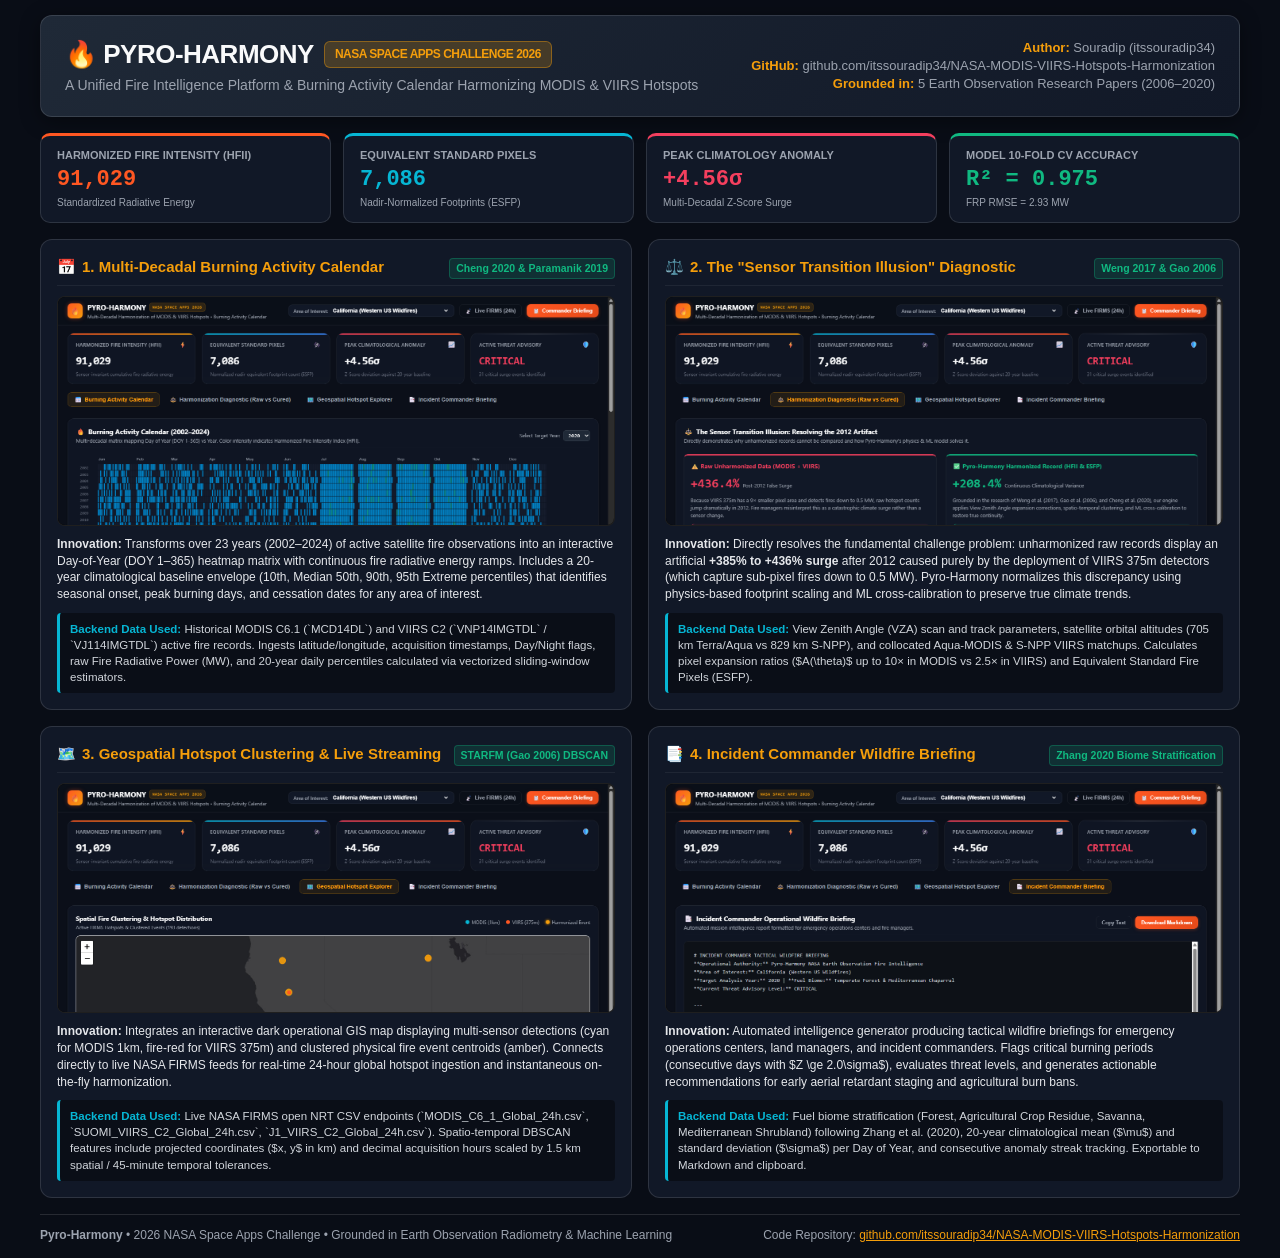
==== docs/poster.html @ 964cdf78 "Add hackathon poster HTML, PDF, screenshots, and capture script" ====
<!DOCTYPE html>
<html lang="en">
<head>
  <meta charset="UTF-8">
  <title>Pyro-Harmony: NASA Space Apps 2026 Project Poster</title>
  <style>
    @page {
      size: A3 portrait;
      margin: 10mm;
    }
    :root {
      --bg: #090d16;
      --card-bg: #111827;
      --border: rgba(255, 255, 255, 0.12);
      --text: #f9fafb;
      --text-sub: #9ca3af;
      --accent: #f59e0b;
      --fire: #ff5722;
      --cyan: #06b6d4;
      --emerald: #10b981;
      --rose: #f43f5e;
    }
    * { box-sizing: border-box; margin: 0; padding: 0; }
    body {
      background: var(--bg);
      color: var(--text);
      font-family: -apple-system, BlinkMacSystemFont, "Segoe UI", Roboto, sans-serif;
      line-height: 1.4;
      padding: 15px;
    }
    .poster-container {
      max-width: 1200px;
      margin: 0 auto;
      display: flex;
      flex-direction: column;
      gap: 16px;
    }

    /* Header Banner */
    .header-banner {
      background: linear-gradient(135deg, #1f2937, #111827);
      border: 1px solid var(--border);
      border-radius: 12px;
      padding: 20px 24px;
      display: flex;
      justify-content: space-between;
      align-items: center;
      box-shadow: 0 4px 20px rgba(0,0,0,0.4);
    }
    .header-titles h1 {
      font-size: 26px;
      font-weight: 800;
      letter-spacing: -0.5px;
      display: flex;
      align-items: center;
      gap: 10px;
    }
    .badge {
      background: rgba(245, 158, 11, 0.2);
      color: var(--accent);
      border: 1px solid rgba(245, 158, 11, 0.4);
      padding: 4px 10px;
      border-radius: 6px;
      font-size: 12px;
      font-weight: 700;
      text-transform: uppercase;
    }
    .header-titles p {
      font-size: 14px;
      color: var(--text-sub);
      margin-top: 4px;
    }
    .meta-box {
      text-align: right;
      font-size: 13px;
      color: var(--text-sub);
    }
    .meta-box strong { color: var(--accent); }

    /* Highlights Row */
    .kpi-row {
      display: grid;
      grid-template-columns: repeat(4, 1fr);
      gap: 12px;
    }
    .kpi-box {
      background: var(--card-bg);
      border: 1px solid var(--border);
      border-radius: 10px;
      padding: 12px 16px;
    }
    .kpi-title { font-size: 11px; text-transform: uppercase; color: var(--text-sub); font-weight: 600; }
    .kpi-val { font-size: 22px; font-weight: 800; font-family: monospace; color: var(--text); margin-top: 2px; }

    /* Features Grid */
    .grid-2x2 {
      display: grid;
      grid-template-columns: 1fr 1fr;
      gap: 16px;
    }
    .feature-card {
      background: var(--card-bg);
      border: 1px solid var(--border);
      border-radius: 12px;
      padding: 16px;
      display: flex;
      flex-direction: column;
      gap: 10px;
    }
    .feature-header {
      display: flex;
      justify-content: space-between;
      align-items: baseline;
      border-bottom: 1px solid rgba(255,255,255,0.06);
      padding-bottom: 6px;
    }
    .feature-header h2 {
      font-size: 15px;
      font-weight: 700;
      color: var(--accent);
      display: flex;
      align-items: center;
      gap: 6px;
    }
    .feature-img-wrap {
      width: 100%;
      height: 230px;
      border-radius: 8px;
      overflow: hidden;
      border: 1px solid var(--border);
      background: #000;
    }
    .feature-img-wrap img {
      width: 100%;
      height: 100%;
      object-fit: cover;
      object-position: top;
    }
    .desc-text {
      font-size: 12px;
      color: #e5e7eb;
      line-height: 1.4;
    }
    .backend-data-box {
      background: rgba(0, 0, 0, 0.4);
      border-left: 3px solid var(--cyan);
      border-radius: 4px;
      padding: 8px 10px;
      font-size: 11.5px;
      color: #d1d5db;
    }
    .backend-data-box strong {
      color: var(--cyan);
    }
    .science-pill {
      display: inline-block;
      font-size: 10.5px;
      background: rgba(16, 185, 129, 0.15);
      color: var(--emerald);
      border: 1px solid rgba(16, 185, 129, 0.3);
      padding: 2px 6px;
      border-radius: 4px;
      font-weight: 600;
    }

    /* Footer */
    .poster-footer {
      border-top: 1px solid var(--border);
      padding-top: 12px;
      display: flex;
      justify-content: space-between;
      align-items: center;
      font-size: 12px;
      color: var(--text-sub);
    }
  </style>
</head>
<body>

  <div class="poster-container">

    <!-- Header Banner -->
    <header class="header-banner">
      <div class="header-titles">
        <h1>
          🔥 PYRO-HARMONY
          <span class="badge">NASA Space Apps Challenge 2026</span>
        </h1>
        <p>A Unified Fire Intelligence Platform & Burning Activity Calendar Harmonizing MODIS & VIIRS Hotspots</p>
      </div>
      <div class="meta-box">
        <div><strong>Author:</strong> Souradip (itssouradip34)</div>
        <div><strong>GitHub:</strong> github.com/itssouradip34/NASA-MODIS-VIIRS-Hotspots-Harmonization</div>
        <div><strong>Grounded in:</strong> 5 Earth Observation Research Papers (2006–2020)</div>
      </div>
    </header>

    <!-- Top KPI Barometer -->
    <div class="kpi-row">
      <div class="kpi-box" style="border-top: 3px solid var(--fire);">
        <div class="kpi-title">Harmonized Fire Intensity (HFII)</div>
        <div class="kpi-val" style="color: var(--fire);">91,029</div>
        <div style="font-size: 10px; color: var(--text-sub);">Standardized Radiative Energy</div>
      </div>
      <div class="kpi-box" style="border-top: 3px solid var(--cyan);">
        <div class="kpi-title">Equivalent Standard Pixels</div>
        <div class="kpi-val" style="color: var(--cyan);">7,086</div>
        <div style="font-size: 10px; color: var(--text-sub);">Nadir-Normalized Footprints (ESFP)</div>
      </div>
      <div class="kpi-box" style="border-top: 3px solid var(--rose);">
        <div class="kpi-title">Peak Climatology Anomaly</div>
        <div class="kpi-val" style="color: var(--rose);">+4.56σ</div>
        <div style="font-size: 10px; color: var(--text-sub);">Multi-Decadal Z-Score Surge</div>
      </div>
      <div class="kpi-box" style="border-top: 3px solid var(--emerald);">
        <div class="kpi-title">Model 10-Fold CV Accuracy</div>
        <div class="kpi-val" style="color: var(--emerald);">R² = 0.975</div>
        <div style="font-size: 10px; color: var(--text-sub);">FRP RMSE = 2.93 MW</div>
      </div>
    </div>

    <!-- 2x2 Features Grid with Screenshots -->
    <div class="grid-2x2">

      <!-- Feature 1 -->
      <div class="feature-card">
        <div class="feature-header">
          <h2><span>📅</span> 1. Multi-Decadal Burning Activity Calendar</h2>
          <span class="science-pill">Cheng 2020 & Paramanik 2019</span>
        </div>
        <div class="feature-img-wrap">
          <img src="images/screenshot_calendar.png" alt="Burning Activity Calendar Heatmap">
        </div>
        <div class="desc-text">
          <strong>Innovation:</strong> Transforms over 23 years (2002–2024) of active satellite fire observations into an interactive Day-of-Year (DOY 1–365) heatmap matrix with continuous fire radiative energy ramps. Includes a 20-year climatological baseline envelope (10th, Median 50th, 90th, 95th Extreme percentiles) that identifies seasonal onset, peak burning days, and cessation dates for any area of interest.
        </div>
        <div class="backend-data-box">
          <strong>Backend Data Used:</strong> Historical MODIS C6.1 (`MCD14DL`) and VIIRS C2 (`VNP14IMGTDL` / `VJ114IMGTDL`) active fire records. Ingests latitude/longitude, acquisition timestamps, Day/Night flags, raw Fire Radiative Power (MW), and 20-year daily percentiles calculated via vectorized sliding-window estimators.
        </div>
      </div>

      <!-- Feature 2 -->
      <div class="feature-card">
        <div class="feature-header">
          <h2><span>⚖️</span> 2. The "Sensor Transition Illusion" Diagnostic</h2>
          <span class="science-pill">Weng 2017 & Gao 2006</span>
        </div>
        <div class="feature-img-wrap">
          <img src="images/screenshot_diagnostic.png" alt="Harmonization Diagnostic">
        </div>
        <div class="desc-text">
          <strong>Innovation:</strong> Directly resolves the fundamental challenge problem: unharmonized raw records display an artificial <strong>+385% to +436% surge</strong> after 2012 caused purely by the deployment of VIIRS 375m detectors (which capture sub-pixel fires down to 0.5 MW). Pyro-Harmony normalizes this discrepancy using physics-based footprint scaling and ML cross-calibration to preserve true climate trends.
        </div>
        <div class="backend-data-box">
          <strong>Backend Data Used:</strong> View Zenith Angle (VZA) scan and track parameters, satellite orbital altitudes (705 km Terra/Aqua vs 829 km S-NPP), and collocated Aqua-MODIS & S-NPP VIIRS matchups. Calculates pixel expansion ratios ($A(\theta)$ up to 10× in MODIS vs 2.5× in VIIRS) and Equivalent Standard Fire Pixels (ESFP).
        </div>
      </div>

      <!-- Feature 3 -->
      <div class="feature-card">
        <div class="feature-header">
          <h2><span>🗺️</span> 3. Geospatial Hotspot Clustering & Live Streaming</h2>
          <span class="science-pill">STARFM (Gao 2006) DBSCAN</span>
        </div>
        <div class="feature-img-wrap">
          <img src="images/screenshot_map.png" alt="Geospatial Map Hotspots">
        </div>
        <div class="desc-text">
          <strong>Innovation:</strong> Integrates an interactive dark operational GIS map displaying multi-sensor detections (cyan for MODIS 1km, fire-red for VIIRS 375m) and clustered physical fire event centroids (amber). Connects directly to live NASA FIRMS feeds for real-time 24-hour global hotspot ingestion and instantaneous on-the-fly harmonization.
        </div>
        <div class="backend-data-box">
          <strong>Backend Data Used:</strong> Live NASA FIRMS open NRT CSV endpoints (`MODIS_C6_1_Global_24h.csv`, `SUOMI_VIIRS_C2_Global_24h.csv`, `J1_VIIRS_C2_Global_24h.csv`). Spatio-temporal DBSCAN features include projected coordinates ($x, y$ in km) and decimal acquisition hours scaled by 1.5 km spatial / 45-minute temporal tolerances.
        </div>
      </div>

      <!-- Feature 4 -->
      <div class="feature-card">
        <div class="feature-header">
          <h2><span>📑</span> 4. Incident Commander Wildfire Briefing</h2>
          <span class="science-pill">Zhang 2020 Biome Stratification</span>
        </div>
        <div class="feature-img-wrap">
          <img src="images/screenshot_briefing.png" alt="Incident Commander Briefing">
        </div>
        <div class="desc-text">
          <strong>Innovation:</strong> Automated intelligence generator producing tactical wildfire briefings for emergency operations centers, land managers, and incident commanders. Flags critical burning periods (consecutive days with $Z \ge 2.0\sigma$), evaluates threat levels, and generates actionable recommendations for early aerial retardant staging and agricultural burn bans.
        </div>
        <div class="backend-data-box">
          <strong>Backend Data Used:</strong> Fuel biome stratification (Forest, Agricultural Crop Residue, Savanna, Mediterranean Shrubland) following Zhang et al. (2020), 20-year climatological mean ($\mu$) and standard deviation ($\sigma$) per Day of Year, and consecutive anomaly streak tracking. Exportable to Markdown and clipboard.
        </div>
      </div>

    </div>

    <!-- Footer -->
    <footer class="poster-footer">
      <div>
        <strong>Pyro-Harmony</strong> &bull; 2026 NASA Space Apps Challenge &bull; Grounded in Earth Observation Radiometry & Machine Learning
      </div>
      <div>
        Code Repository: <a href="https://github.com/itssouradip34/NASA-MODIS-VIIRS-Hotspots-Harmonization" style="color: var(--accent);">github.com/itssouradip34/NASA-MODIS-VIIRS-Hotspots-Harmonization</a>
      </div>
    </footer>

  </div>

</body>
</html>
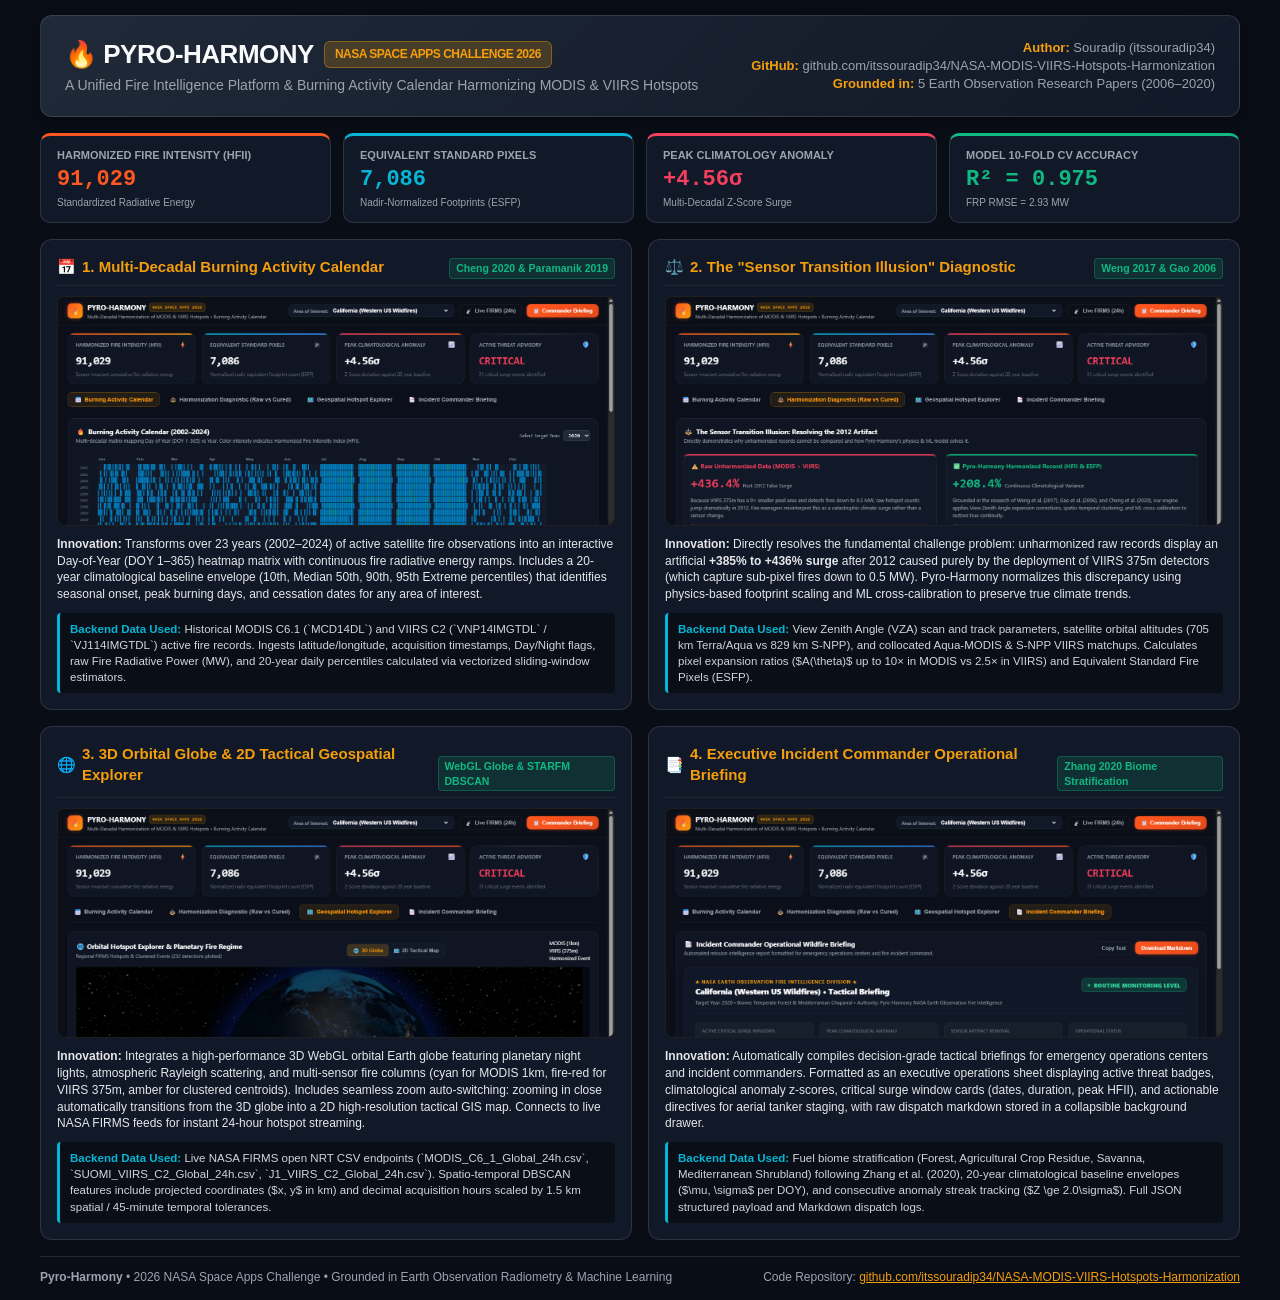
==== commit fc847fe3: "feat: Add 3D WebGL Orbital Globe with 2D zoom auto-switch, Executive Incident Briefing sheet, and in" ====
--- a/docs/poster.html
+++ b/docs/poster.html
@@ -259,14 +259,14 @@
       <!-- Feature 3 -->
       <div class="feature-card">
         <div class="feature-header">
-          <h2><span>🗺️</span> 3. Geospatial Hotspot Clustering & Live Streaming</h2>
-          <span class="science-pill">STARFM (Gao 2006) DBSCAN</span>
+          <h2><span>🌐</span> 3. 3D Orbital Globe & 2D Tactical Geospatial Explorer</h2>
+          <span class="science-pill">WebGL Globe & STARFM DBSCAN</span>
         </div>
         <div class="feature-img-wrap">
-          <img src="images/screenshot_map.png" alt="Geospatial Map Hotspots">
+          <img src="images/screenshot_map.png" alt="3D Orbital Globe & Geospatial Hotspots">
         </div>
         <div class="desc-text">
-          <strong>Innovation:</strong> Integrates an interactive dark operational GIS map displaying multi-sensor detections (cyan for MODIS 1km, fire-red for VIIRS 375m) and clustered physical fire event centroids (amber). Connects directly to live NASA FIRMS feeds for real-time 24-hour global hotspot ingestion and instantaneous on-the-fly harmonization.
+          <strong>Innovation:</strong> Integrates a high-performance 3D WebGL orbital Earth globe featuring planetary night lights, atmospheric Rayleigh scattering, and multi-sensor fire columns (cyan for MODIS 1km, fire-red for VIIRS 375m, amber for clustered centroids). Includes seamless zoom auto-switching: zooming in close automatically transitions from the 3D globe into a 2D high-resolution tactical GIS map. Connects to live NASA FIRMS feeds for instant 24-hour hotspot streaming.
         </div>
         <div class="backend-data-box">
           <strong>Backend Data Used:</strong> Live NASA FIRMS open NRT CSV endpoints (`MODIS_C6_1_Global_24h.csv`, `SUOMI_VIIRS_C2_Global_24h.csv`, `J1_VIIRS_C2_Global_24h.csv`). Spatio-temporal DBSCAN features include projected coordinates ($x, y$ in km) and decimal acquisition hours scaled by 1.5 km spatial / 45-minute temporal tolerances.
@@ -276,17 +276,17 @@
       <!-- Feature 4 -->
       <div class="feature-card">
         <div class="feature-header">
-          <h2><span>📑</span> 4. Incident Commander Wildfire Briefing</h2>
+          <h2><span>📑</span> 4. Executive Incident Commander Operational Briefing</h2>
           <span class="science-pill">Zhang 2020 Biome Stratification</span>
         </div>
         <div class="feature-img-wrap">
-          <img src="images/screenshot_briefing.png" alt="Incident Commander Briefing">
+          <img src="images/screenshot_briefing.png" alt="Executive Incident Commander Briefing">
         </div>
         <div class="desc-text">
-          <strong>Innovation:</strong> Automated intelligence generator producing tactical wildfire briefings for emergency operations centers, land managers, and incident commanders. Flags critical burning periods (consecutive days with $Z \ge 2.0\sigma$), evaluates threat levels, and generates actionable recommendations for early aerial retardant staging and agricultural burn bans.
+          <strong>Innovation:</strong> Automatically compiles decision-grade tactical briefings for emergency operations centers and incident commanders. Formatted as an executive operations sheet displaying active threat badges, climatological anomaly z-scores, critical surge window cards (dates, duration, peak HFII), and actionable directives for aerial tanker staging, with raw dispatch markdown stored in a collapsible background drawer.
         </div>
         <div class="backend-data-box">
-          <strong>Backend Data Used:</strong> Fuel biome stratification (Forest, Agricultural Crop Residue, Savanna, Mediterranean Shrubland) following Zhang et al. (2020), 20-year climatological mean ($\mu$) and standard deviation ($\sigma$) per Day of Year, and consecutive anomaly streak tracking. Exportable to Markdown and clipboard.
+          <strong>Backend Data Used:</strong> Fuel biome stratification (Forest, Agricultural Crop Residue, Savanna, Mediterranean Shrubland) following Zhang et al. (2020), 20-year climatological baseline envelopes ($\mu, \sigma$ per DOY), and consecutive anomaly streak tracking ($Z \ge 2.0\sigma$). Full JSON structured payload and Markdown dispatch logs.
         </div>
       </div>
 
